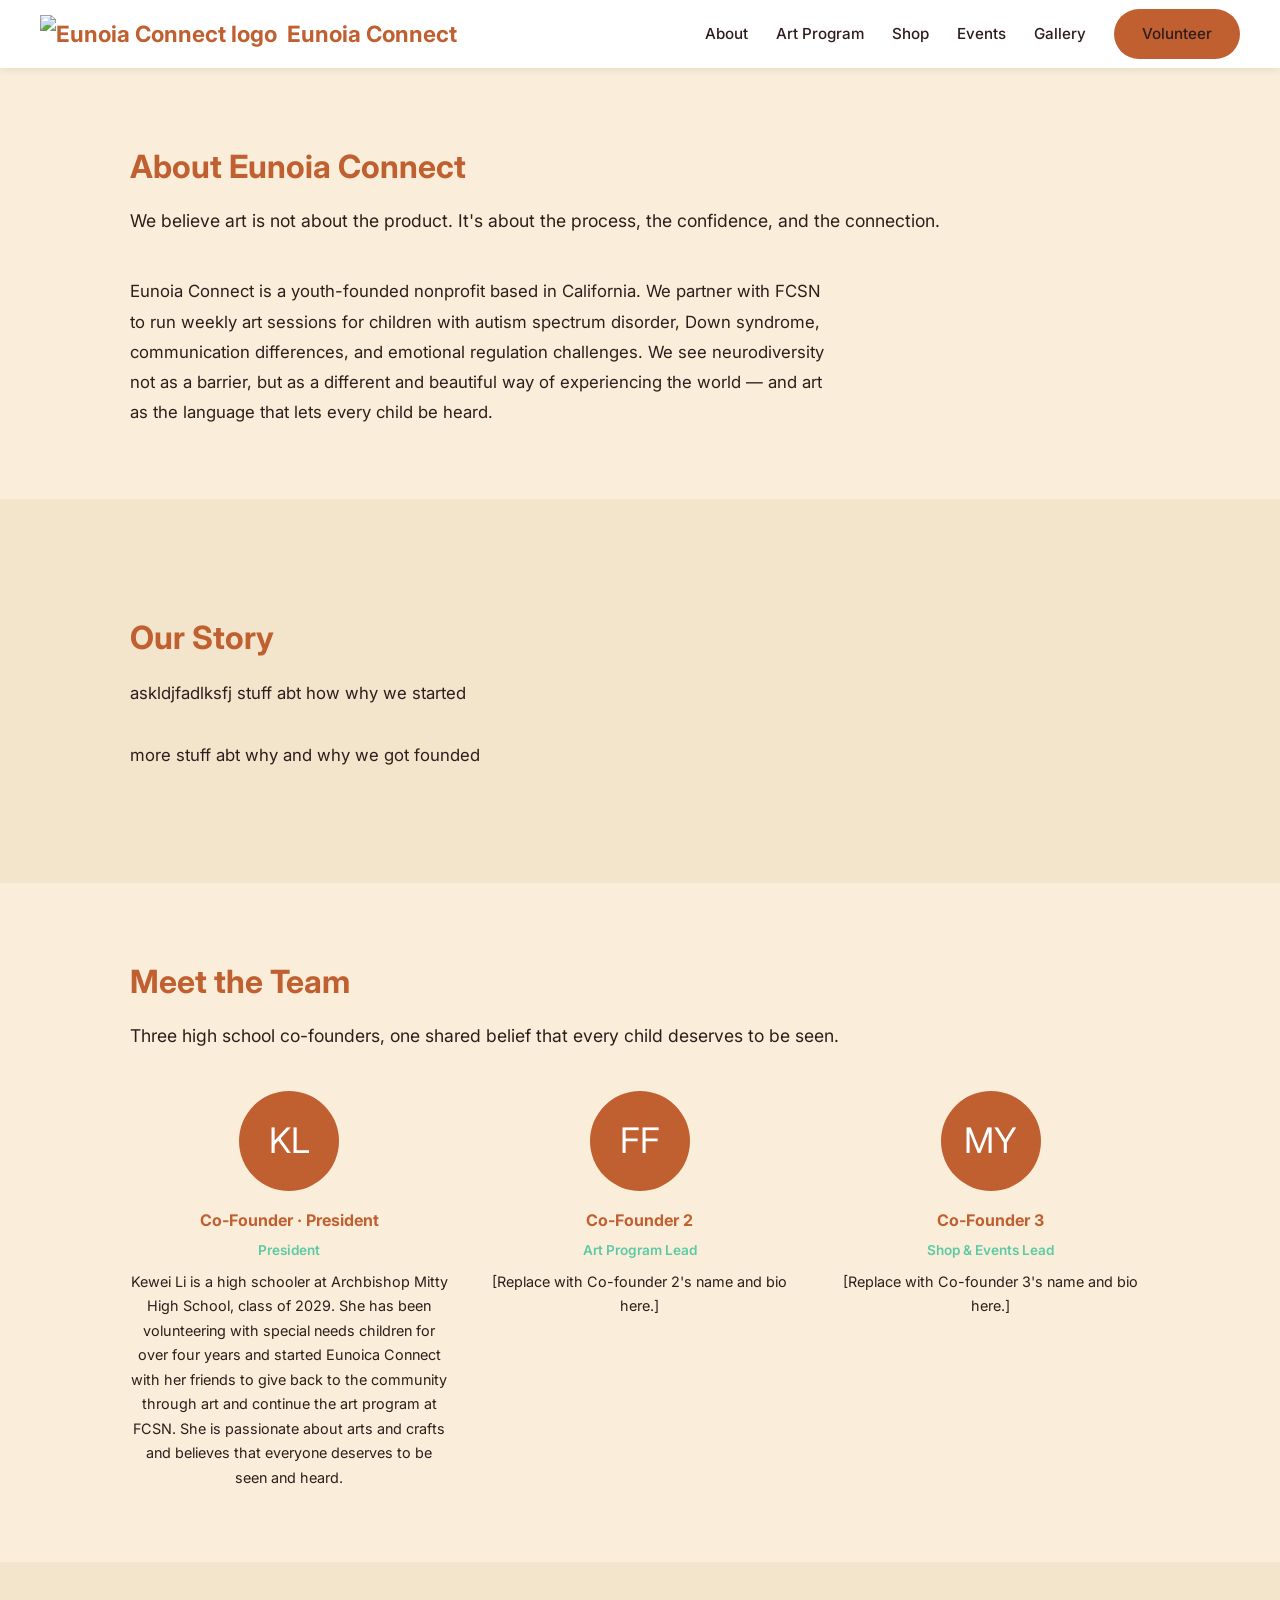
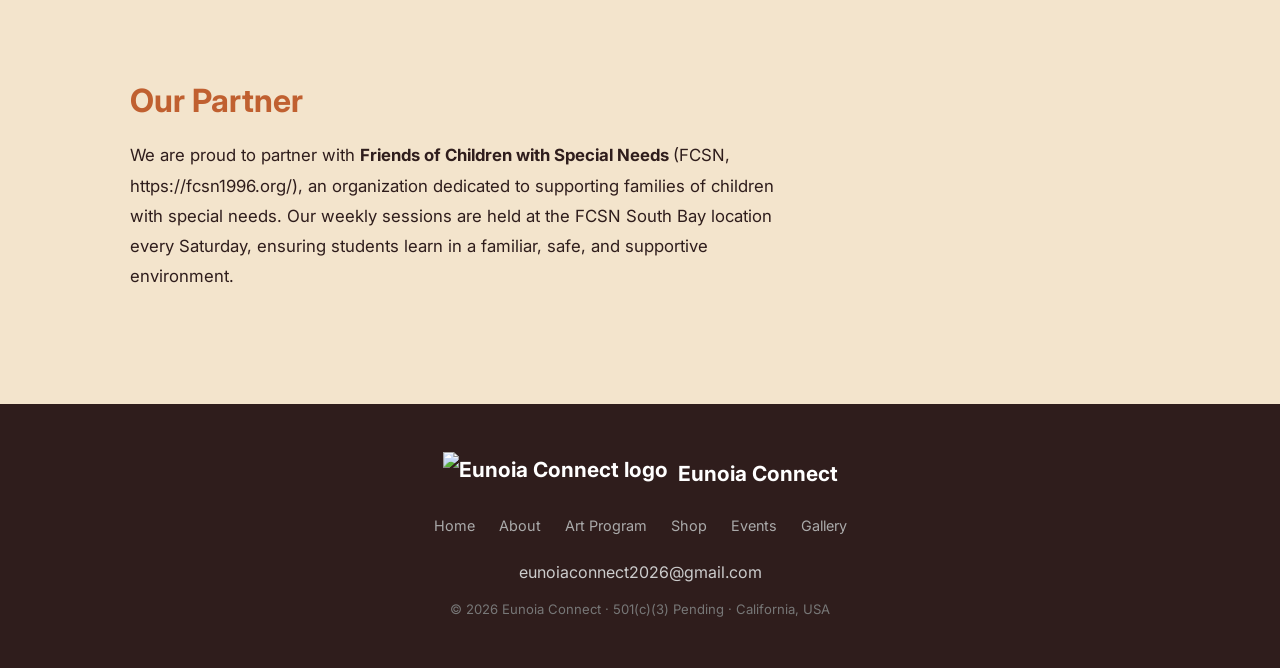
==== about.html @ 864dee1d "Update website" ====
<!DOCTYPE html>
<html lang="en">
<head>
  <meta charset="UTF-8" />
  <meta name="viewport" content="width=device-width, initial-scale=1.0" />
  <title>About Us — Eunoia Connect</title>
  <link rel="preconnect" href="https://fonts.googleapis.com" />
  <link href="https://fonts.googleapis.com/css2?family=Inter:wght@400;500;600;700;800&display=swap" rel="stylesheet" />
  <link rel="stylesheet" href="css/style.css" />
</head>
<body>

  <!-- Navigation -->
  <nav>
    <a href="index.html" class="nav-logo">
      <img src="images/logo.png" alt="Eunoia Connect logo" />
      Eunoia Connect
    </a>
    <ul class="nav-links">
      <li><a href="about.html">About</a></li>
      <li><a href="program.html">Art Program</a></li>
      <li><a href="shop.html">Shop</a></li>
      <li><a href="events.html">Events</a></li>
      <li><a href="gallery.html">Gallery</a></li>
      <li><a href="program.html#volunteer" class="btn btn-primary">Volunteer</a></li>
    </ul>
  </nav>

  <!-- Mission -->
  <div class="section">
    <h1 class="section-title">About Eunoia Connect</h1>
    <p class="section-subtitle">We believe art is not about the product. It's about the process, the confidence, and the connection.</p>
    <p style="max-width: 700px; font-size: 1.05rem; line-height: 1.8; color: var(--dark);">
      Eunoia Connect is a youth-founded nonprofit based in California. We partner with FCSN to run
      weekly art sessions for children with autism spectrum disorder, Down syndrome, communication
      differences, and emotional regulation challenges. We see neurodiversity not as a barrier,
      but as a different and beautiful way of experiencing the world — and art as the language
      that lets every child be heard.
    </p>
  </div>

  <!-- Our Story -->
  <div class="bg-beige">
    <div class="section" style="padding-top: 48px; padding-bottom: 48px;">
      <h2 class="section-title">Our Story</h2>
      <p style="max-width: 720px; font-size: 1.05rem; line-height: 1.85; color: var(--dark);">
        askldjfadlksfj stuff abt how why we started
        <br /><br />
        more stuff abt why and why we got founded
      </p>
    </div>
  </div>

  <!-- Team -->
  <div class="section">
    <h2 class="section-title">Meet the Team</h2>
    <p class="section-subtitle">Three high school co-founders, one shared belief that every child deserves to be seen.</p>
    <div class="team-grid">
      <div class="team-member">
        <div class="team-avatar">KL</div>
        <h3>Co-Founder · President</h3>
        <p class="role">President</p>
        <p style="font-size: 0.9rem; color: var(--dark);">
          Kewei Li is a high schooler at Archbishop Mitty High School, class of 2029. She has been volunteering with special needs children for over four years and started Eunoica Connect with her friends to give back to the community through art and continue the art program at FCSN. She is passionate about arts and crafts and believes that everyone deserves to be seen and heard.
        </p>
      </div>
      <div class="team-member">
        <div class="team-avatar">FF</div>
        <h3>Co-Founder 2</h3>
        <p class="role">Art Program Lead</p>
        <p style="font-size: 0.9rem; color: var(--dark);">
          [Replace with Co-founder 2's name and bio here.]
        </p>
      </div>
      <div class="team-member">
        <div class="team-avatar">MY</div>
        <h3>Co-Founder 3</h3>
        <p class="role">Shop & Events Lead</p>
        <p style="font-size: 0.9rem; color: var(--dark);">
          [Replace with Co-founder 3's name and bio here.]
        </p>
      </div>
    </div>
  </div>

  <!-- Partner -->
  <div class="bg-beige">
    <div class="section" style="padding-top: 48px; padding-bottom: 48px;">
      <h2 class="section-title">Our Partner</h2>
      <p style="max-width: 680px; font-size: 1.05rem; color: var(--dark); line-height: 1.8;">
        We are proud to partner with <strong> Friends of Children with Special Needs </strong> (FCSN, https://fcsn1996.org/),
        an organization dedicated to supporting families of children with special needs. 
        Our weekly sessions are held at the FCSN South Bay location every Saturday, ensuring students learn in a
        familiar, safe, and supportive environment.
      </p>
    </div>
  </div>

  <!-- Footer -->
  <footer>
    <div class="footer-logo">
      <img src="images/logo.png" alt="Eunoia Connect logo" />
      Eunoia Connect
    </div>
    <ul class="footer-links">
      <li><a href="index.html">Home</a></li>
      <li><a href="about.html">About</a></li>
      <li><a href="program.html">Art Program</a></li>
      <li><a href="shop.html">Shop</a></li>
      <li><a href="events.html">Events</a></li>
      <li><a href="gallery.html">Gallery</a></li>
    </ul>
    <p>eunoiaconnect2026@gmail.com</p>
    <p class="footer-note">© 2026 Eunoia Connect · 501(c)(3) Pending · California, USA</p>
  </footer>

</body>
</html>
---- css/style.css ----
/* ── Brand Colors & Fonts ── */

:root {
  --primary:    #C06030;   /* warm orange-brown — buttons, headings */
  --background: #FAEEDA;   /* soft warm beige — page backgrounds */
  --accent:     #5DCAA5;   /* mint green — highlights */
  --dark:       #2F1D1C;   /* near-black with a warm red tint — body text */
  --white:      #FFFFFF;
}

/* ── Reset & Base ── */
* {
  margin: 0;
  padding: 0;
  box-sizing: border-box;
}

body {
  font-family: 'Inter', Arial, sans-serif;
  background-color: var(--background);
  color: var(--dark);
  line-height: 1.7;
}

/* ── Navigation Bar ── */
nav {
  background-color: var(--white);
  display: flex;
  align-items: center;
  justify-content: space-between;
  padding: 0 40px;
  height: 68px;
  box-shadow: 0 2px 8px rgba(0,0,0,0.08);
  position: sticky;
  top: 0;
  z-index: 100;
}

.nav-logo {
  display: flex;
  align-items: center;
  gap: 10px;
  font-size: 1.4rem;
  font-weight: 700;
  color: var(--primary);
  text-decoration: none;
}

.nav-logo img {
  height: 38px;
  width: auto;
}

.nav-links {
  display: flex;
  align-items: center;
  gap: 28px;
  list-style: none;
}

.nav-links a {
  text-decoration: none;
  color: var(--dark);
  font-size: 0.95rem;
  font-weight: 500;
  transition: color 0.2s;
}

.nav-links a:hover {
  color: var(--primary);
}

/* ── Buttons ── */
.btn {
  display: inline-block;
  padding: 12px 28px;
  border-radius: 30px;
  font-size: 0.95rem;
  font-weight: 600;
  text-decoration: none;
  cursor: pointer;
  transition: opacity 0.2s, transform 0.1s;
}

.btn:hover {
  opacity: 0.88;
  transform: translateY(-1px);
}

.btn-primary {
  background-color: var(--primary);
  color: var(--white);
}

.btn-outline {
  border: 2px solid var(--primary);
  color: var(--primary);
  background: transparent;
}

.btn-accent {
  background-color: var(--accent);
  color: var(--white);
}

/* ── Section Wrapper ── */
.section {
  padding: 72px 40px;
  max-width: 1100px;
  margin: 0 auto;
}

.section-title {
  font-size: 2rem;
  font-weight: 700;
  color: var(--primary);
  margin-bottom: 12px;
}

.section-subtitle {
  font-size: 1.1rem;
  color: var(--dark);
  margin-bottom: 40px;
}

/* ── Card Grid ── */
.card-grid {
  display: grid;
  grid-template-columns: repeat(auto-fit, minmax(220px, 1fr));
  gap: 24px;
}

.card {
  background: var(--white);
  border-radius: 14px;
  padding: 28px 24px;
  box-shadow: 0 2px 12px rgba(0,0,0,0.07);
  text-decoration: none;
  color: var(--dark);
  transition: transform 0.2s, box-shadow 0.2s;
}

.card:hover {
  transform: translateY(-4px);
  box-shadow: 0 8px 24px rgba(0,0,0,0.12);
}

.card-icon {
  font-size: 2rem;
  margin-bottom: 12px;
}

.card h3 {
  font-size: 1.1rem;
  font-weight: 700;
  color: var(--primary);
  margin-bottom: 8px;
}

.card p {
  font-size: 0.9rem;
  color: var(--dark);
}

/* ── Stats Bar ── */
.stats-bar {
  background-color: var(--primary);
  color: var(--white);
  padding: 40px;
  display: flex;
  justify-content: center;
  gap: 80px;
  text-align: center;
}

.stat-number {
  font-size: 2.4rem;
  font-weight: 700;
}

.stat-label {
  font-size: 0.9rem;
  opacity: 0.85;
  margin-top: 4px;
}

/* ── Hero ── */
.hero {
  background-color: var(--background);
  padding: 90px 40px;
  text-align: center;
  max-width: 760px;
  margin: 0 auto;
}

.hero h1 {
  font-size: 2.8rem;
  font-weight: 800;
  color: var(--primary);
  line-height: 1.2;
  margin-bottom: 20px;
}

.hero p {
  font-size: 1.15rem;
  color: var(--dark);
  margin-bottom: 36px;
}

.hero-buttons {
  display: flex;
  gap: 16px;
  justify-content: center;
  flex-wrap: wrap;
}

/* ── Quote Block ── */
.quote-block {
  background-color: var(--white);
  border-left: 5px solid var(--accent);
  border-radius: 8px;
  padding: 28px 32px;
  max-width: 680px;
  margin: 0 auto;
  font-size: 1.1rem;
  font-style: italic;
  color: var(--dark);
}

.quote-block cite {
  display: block;
  margin-top: 12px;
  font-style: normal;
  font-weight: 600;
  color: var(--primary);
  font-size: 0.95rem;
}

/* ── Team Grid ── */
.team-grid {
  display: grid;
  grid-template-columns: repeat(auto-fit, minmax(200px, 1fr));
  gap: 32px;
}

.team-member {
  text-align: center;
}

.team-avatar {
  width: 100px;
  height: 100px;
  border-radius: 50%;
  background-color: var(--primary);
  margin: 0 auto 16px;
  display: flex;
  align-items: center;
  justify-content: center;
  font-size: 2.2rem;
  color: var(--white);
}

.team-member h3 {
  font-size: 1rem;
  font-weight: 700;
  color: var(--primary);
}

.team-member .role {
  font-size: 0.85rem;
  color: var(--accent);
  font-weight: 600;
  margin: 4px 0 8px;
}

/* ── Gallery Grid ── */
.gallery-grid {
  display: grid;
  grid-template-columns: repeat(auto-fill, minmax(260px, 1fr));
  gap: 24px;
}

.gallery-item {
  background: var(--white);
  border-radius: 12px;
  overflow: hidden;
  box-shadow: 0 2px 10px rgba(0,0,0,0.08);
}

.gallery-placeholder {
  width: 100%;
  height: 200px;
  background-color: #e8d5c0;
  display: flex;
  align-items: center;
  justify-content: center;
  font-size: 3rem;
}

.story-card {
  padding: 16px;
}

.story-card p {
  font-size: 0.88rem;
  color: var(--dark);
  font-style: italic;
}

/* ── Event List ── */
.event-list {
  display: flex;
  flex-direction: column;
  gap: 20px;
}

.event-item {
  background: var(--white);
  border-radius: 12px;
  padding: 24px 28px;
  display: flex;
  gap: 24px;
  align-items: flex-start;
  box-shadow: 0 2px 10px rgba(0,0,0,0.06);
}

.event-date {
  background-color: var(--primary);
  color: var(--white);
  border-radius: 10px;
  padding: 10px 16px;
  text-align: center;
  min-width: 64px;
  font-weight: 700;
}

.event-date .month {
  font-size: 0.75rem;
  text-transform: uppercase;
  letter-spacing: 1px;
}

.event-date .day {
  font-size: 1.8rem;
  line-height: 1;
}

.event-info h3 {
  font-size: 1.05rem;
  font-weight: 700;
  color: var(--primary);
  margin-bottom: 4px;
}

.event-info p {
  font-size: 0.9rem;
  color: var(--dark);
}

/* ── Beige Section Background ── */
.bg-beige {
  background-color: #f3e4cc;
  padding: 64px 40px;
}

/* ── Footer ── */
footer {
  background-color: var(--dark);
  color: #ccc;
  padding: 48px 40px;
  text-align: center;
}

footer .footer-logo {
  display: flex;
  align-items: center;
  justify-content: center;
  gap: 10px;
  font-size: 1.3rem;
  font-weight: 700;
  color: var(--white);
  margin-bottom: 16px;
}

footer .footer-logo img {
height: 44px;
  width: auto;
}

footer .footer-links {
  display: flex;
  justify-content: center;
  gap: 24px;
  list-style: none;
  margin-bottom: 20px;
  flex-wrap: wrap;
}

footer .footer-links a {
  color: #aaa;
  text-decoration: none;
  font-size: 0.9rem;
}

footer .footer-links a:hover {
  color: var(--white);
}

footer .footer-note {
  font-size: 0.82rem;
  color: #777;
  margin-top: 12px;
}
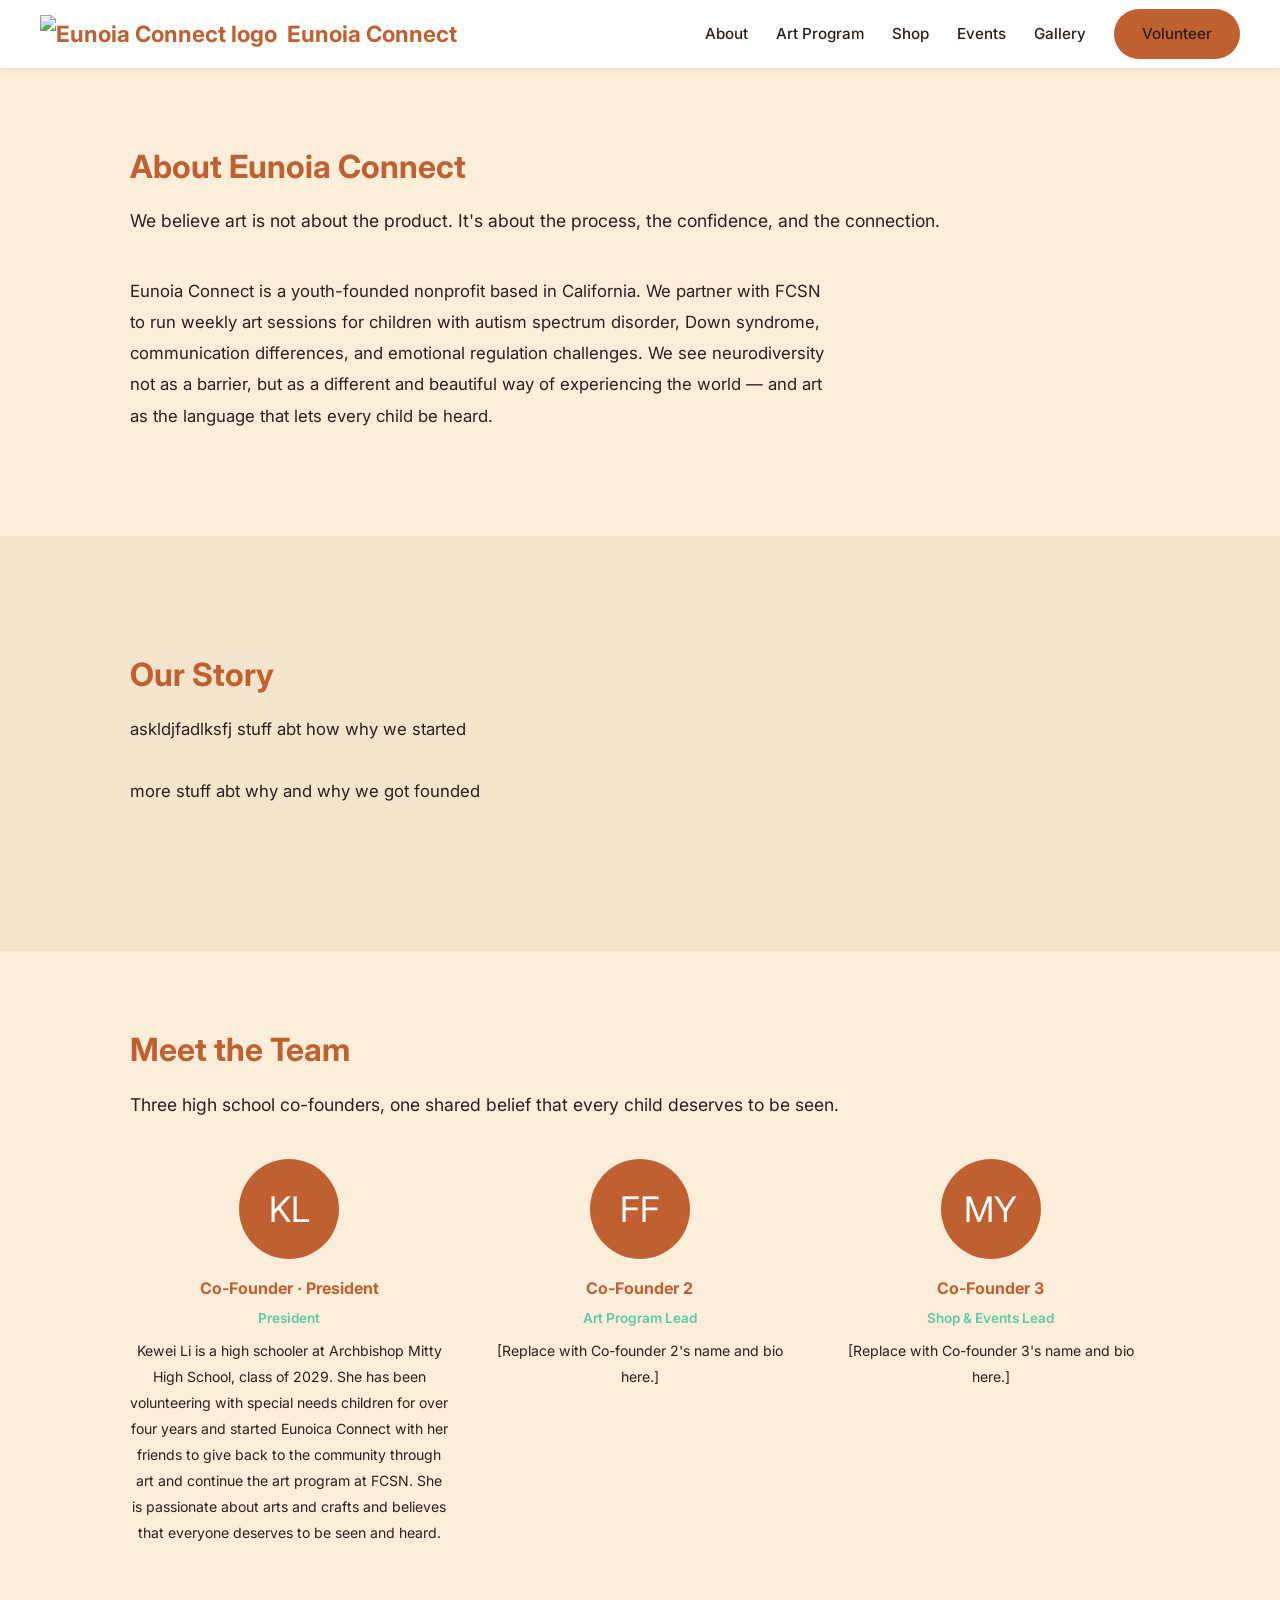
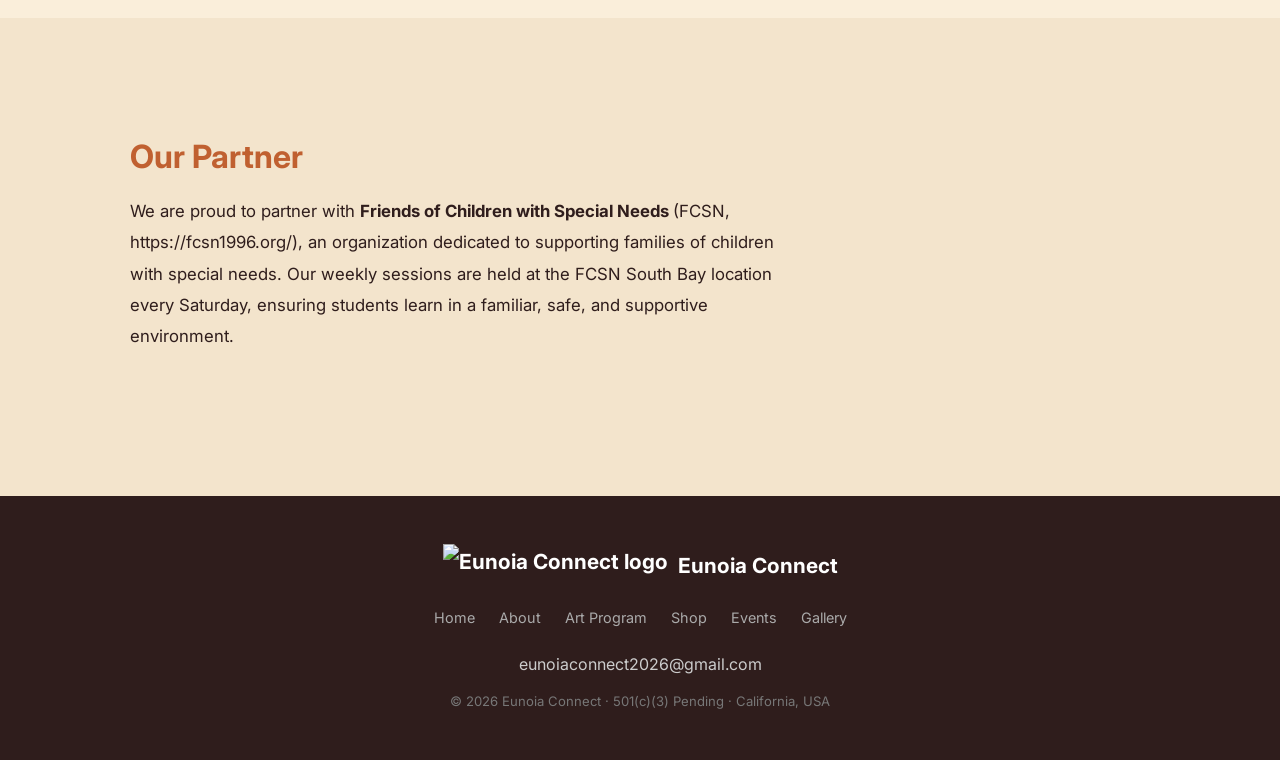
==== commit 67235a68: "Update website" ====
--- a/about.html
+++ b/about.html
@@ -30,7 +30,7 @@
   <div class="section">
     <h1 class="section-title">About Eunoia Connect</h1>
     <p class="section-subtitle">We believe art is not about the product. It's about the process, the confidence, and the connection.</p>
-    <p style="max-width: 700px; font-size: 1.05rem; line-height: 1.8; color: var(--dark);">
+    <p class="narrow-copy text-copy">
       Eunoia Connect is a youth-founded nonprofit based in California. We partner with FCSN to run
       weekly art sessions for children with autism spectrum disorder, Down syndrome, communication
       differences, and emotional regulation challenges. We see neurodiversity not as a barrier,
@@ -41,9 +41,9 @@
 
   <!-- Our Story -->
   <div class="bg-beige">
-    <div class="section" style="padding-top: 48px; padding-bottom: 48px;">
+    <div class="section section-spaced">
       <h2 class="section-title">Our Story</h2>
-      <p style="max-width: 720px; font-size: 1.05rem; line-height: 1.85; color: var(--dark);">
+      <p class="narrow-copy text-copy">
         askldjfadlksfj stuff abt how why we started
         <br /><br />
         more stuff abt why and why we got founded
@@ -60,7 +60,7 @@
         <div class="team-avatar">KL</div>
         <h3>Co-Founder · President</h3>
         <p class="role">President</p>
-        <p style="font-size: 0.9rem; color: var(--dark);">
+        <p class="text-copy text-copy--sm">
           Kewei Li is a high schooler at Archbishop Mitty High School, class of 2029. She has been volunteering with special needs children for over four years and started Eunoica Connect with her friends to give back to the community through art and continue the art program at FCSN. She is passionate about arts and crafts and believes that everyone deserves to be seen and heard.
         </p>
       </div>
@@ -68,7 +68,7 @@
         <div class="team-avatar">FF</div>
         <h3>Co-Founder 2</h3>
         <p class="role">Art Program Lead</p>
-        <p style="font-size: 0.9rem; color: var(--dark);">
+        <p class="text-copy text-copy--sm">
           [Replace with Co-founder 2's name and bio here.]
         </p>
       </div>
@@ -76,7 +76,7 @@
         <div class="team-avatar">MY</div>
         <h3>Co-Founder 3</h3>
         <p class="role">Shop & Events Lead</p>
-        <p style="font-size: 0.9rem; color: var(--dark);">
+        <p class="text-copy text-copy--sm">
           [Replace with Co-founder 3's name and bio here.]
         </p>
       </div>
@@ -85,9 +85,9 @@
 
   <!-- Partner -->
   <div class="bg-beige">
-    <div class="section" style="padding-top: 48px; padding-bottom: 48px;">
+    <div class="section section-spaced">
       <h2 class="section-title">Our Partner</h2>
-      <p style="max-width: 680px; font-size: 1.05rem; color: var(--dark); line-height: 1.8;">
+      <p class="narrow-copy--sm text-copy">
         We are proud to partner with <strong> Friends of Children with Special Needs </strong> (FCSN, https://fcsn1996.org/),
         an organization dedicated to supporting families of children with special needs. 
         Our weekly sessions are held at the FCSN South Bay location every Saturday, ensuring students learn in a
--- a/css/style.css
+++ b/css/style.css
@@ -236,6 +236,84 @@
   font-size: 0.95rem;
 }
 
+.section-spaced {
+  padding-top: 48px;
+  padding-bottom: 48px;
+}
+
+.section-no-vertical-padding {
+  padding-top: 0;
+  padding-bottom: 0;
+}
+
+.section-center {
+  text-align: center;
+}
+
+.card-emoji {
+  font-size: 3rem;
+  margin-bottom: 12px;
+}
+
+.narrow-copy {
+  max-width: 700px;
+  margin: 0 0 32px 0;
+}
+
+.narrow-copy--sm {
+  max-width: 680px;
+  margin: 0 0 32px 0;
+}
+
+.text-copy {
+  font-size: 1.05rem;
+  line-height: 1.85;
+  color: var(--dark);
+}
+
+.text-copy--sm {
+  font-size: 0.88rem;
+}
+
+.text-copy--italic {
+  font-style: italic;
+}
+
+.text-copy--spaced {
+  margin-bottom: 36px;
+}
+
+.text-copy--compact {
+  margin-top: 12px;
+}
+
+.link-primary {
+  color: var(--primary);
+  font-weight: 600;
+}
+
+.event-note {
+  margin-top: 8px;
+  font-size: 0.85rem;
+  color: var(--dark);
+}
+
+.quote-block--spaced {
+  margin-top: 40px;
+}
+
+.card-grid--spaced {
+  margin-bottom: 40px;
+}
+
+.event-date.alt {
+  background-color: #aaa;
+}
+
+.stats-bar-rounded {
+  border-radius: 14px;
+}
+
 /* ── Team Grid ── */
 .team-grid {
   display: grid;
@@ -410,4 +488,58 @@
   font-size: 0.82rem;
   color: #777;
   margin-top: 12px;
+}
+
+/* ── Responsive: Mobile-friendly tweaks ── */
+img, picture, video {
+  max-width: 100%;
+  height: auto;
+  display: block;
+}
+
+@media (max-width: 900px) {
+  nav {
+    padding: 0 20px;
+  }
+  .nav-logo { font-size: 1.2rem; }
+  .nav-links { gap: 14px; }
+  .section { padding: 56px 24px; }
+  .hero { padding: 72px 24px; }
+  .hero h1 { font-size: 2.2rem; }
+  .section-title { font-size: 1.6rem; }
+  .card-grid { grid-template-columns: repeat(auto-fit, minmax(200px, 1fr)); }
+}
+
+@media (max-width: 600px) {
+  nav {
+    flex-direction: column;
+    align-items: flex-start;
+    gap: 8px;
+    height: auto;
+    padding: 10px 16px;
+  }
+  .nav-links {
+    display: flex;
+    flex-wrap: wrap;
+    gap: 10px;
+  }
+  .section { padding: 40px 16px; }
+  .hero { padding: 48px 16px; }
+  .hero h1 { font-size: 1.9rem; }
+  .section-title { font-size: 1.5rem; }
+  .section-subtitle { font-size: 1rem; }
+  .card-grid { grid-template-columns: 1fr; gap: 18px; }
+  .gallery-placeholder { height: 160px; }
+  .team-avatar { width: 80px; height: 80px; font-size: 1.6rem; }
+  .story-card p, .card p, .event-info p, .quote-block, .section-subtitle { color: var(--dark); }
+  .btn { width: 100%; padding: 12px 16px; }
+}
+
+@media (max-width: 420px) {
+  body { font-size: 15px; }
+  .nav-links a { font-size: 0.92rem; }
+  .hero h1 { font-size: 1.7rem; }
+  .section { padding: 32px 12px; }
+  .card { padding: 18px 16px; }
+  .gallery-placeholder { height: 140px; }
 }
